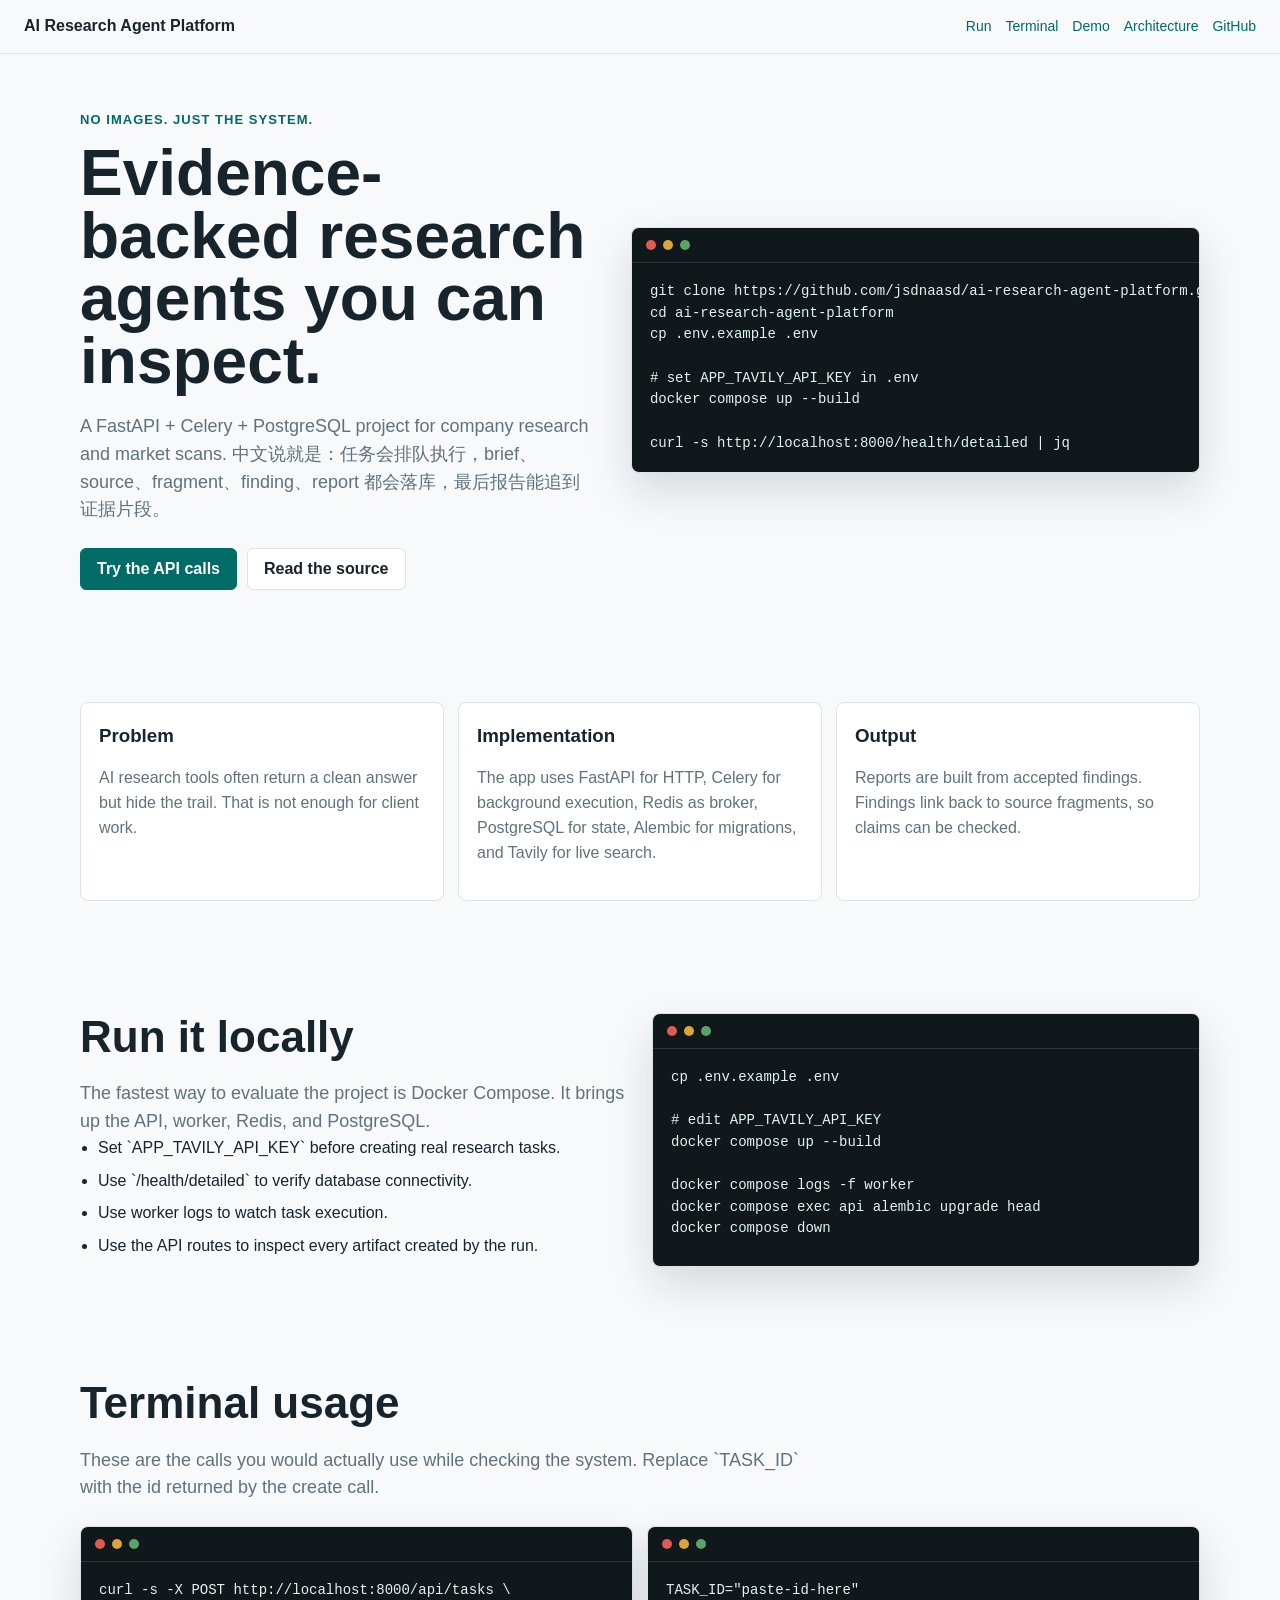
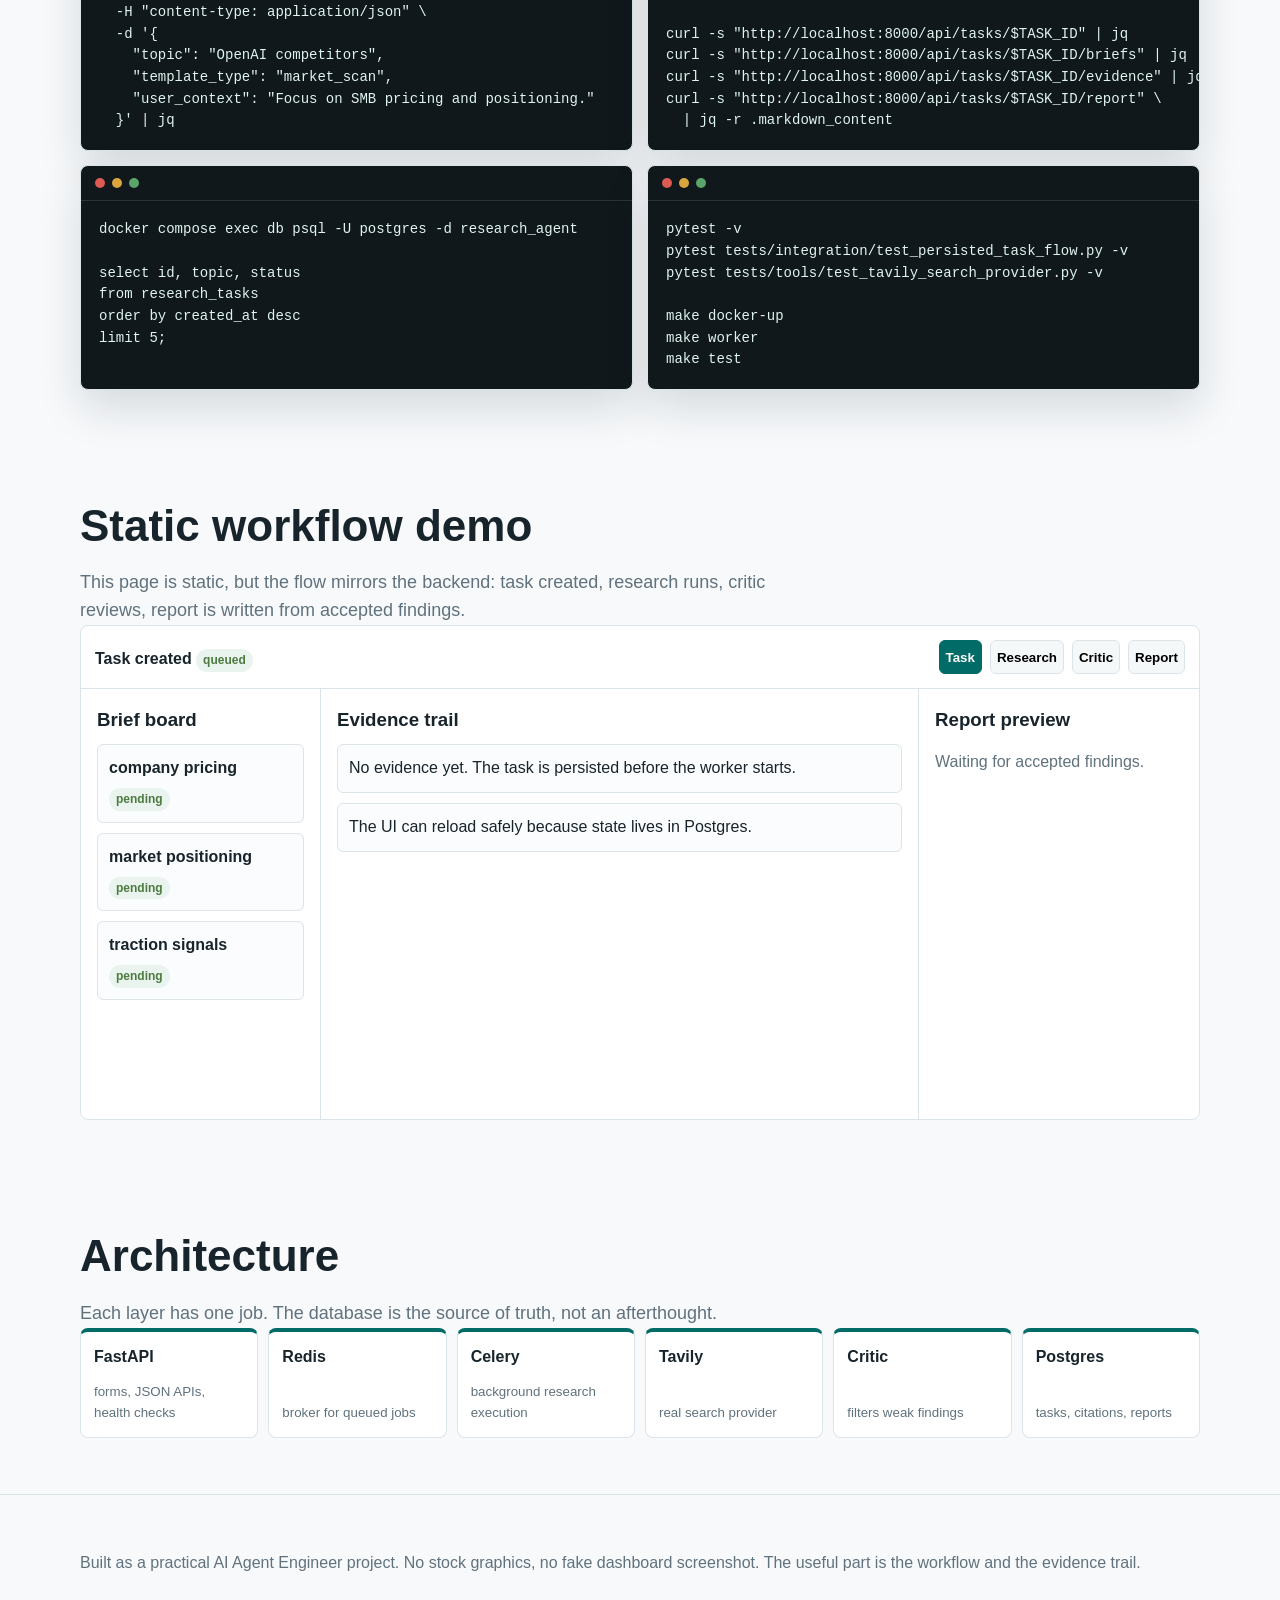
==== io/index.html @ d5b017b5 "docs: add terminal-first project page" ====
<!doctype html>
<html lang="en">
  <head>
    <meta charset="utf-8" />
    <meta name="viewport" content="width=device-width, initial-scale=1" />
    <title>AI Research Agent Platform</title>
    <meta name="description" content="A supervised multi-agent research backend with evidence-backed reports, FastAPI, Celery, PostgreSQL, and Tavily search." />
    <link rel="stylesheet" href="styles.css" />
  </head>
  <body>
    <header class="topbar">
      <a class="brand" href="#">AI Research Agent Platform</a>
      <nav class="nav">
        <a href="#run">Run</a>
        <a href="#terminal">Terminal</a>
        <a href="#demo">Demo</a>
        <a href="#architecture">Architecture</a>
        <a href="https://github.com/jsdnaasd/ai-research-agent-platform">GitHub</a>
      </nav>
    </header>

    <main>
      <section class="hero">
        <div class="inner hero-grid">
          <div>
            <p class="eyebrow">No images. Just the system.</p>
            <h1>Evidence-backed research agents you can inspect.</h1>
            <p class="lead">
              A FastAPI + Celery + PostgreSQL project for company research and market scans.
              中文说就是：任务会排队执行，brief、source、fragment、finding、report 都会落库，最后报告能追到证据片段。
            </p>
            <div class="actions">
              <a class="button primary" href="#terminal">Try the API calls</a>
              <a class="button" href="https://github.com/jsdnaasd/ai-research-agent-platform">Read the source</a>
            </div>
          </div>
          <div class="terminal" aria-label="Project quickstart command block">
            <div class="terminal-head"><span class="dot"></span><span class="dot"></span><span class="dot"></span></div>
            <pre><code>git clone https://github.com/jsdnaasd/ai-research-agent-platform.git
cd ai-research-agent-platform
cp .env.example .env

# set APP_TAVILY_API_KEY in .env
docker compose up --build

curl -s http://localhost:8000/health/detailed | jq</code></pre>
          </div>
        </div>
      </section>

      <section class="section">
        <div class="inner grid-3">
          <article class="card">
            <h3>Problem</h3>
            <p class="muted">
              AI research tools often return a clean answer but hide the trail. That is not enough for client work.
            </p>
          </article>
          <article class="card">
            <h3>Implementation</h3>
            <p class="muted">
              The app uses FastAPI for HTTP, Celery for background execution, Redis as broker, PostgreSQL for state,
              Alembic for migrations, and Tavily for live search.
            </p>
          </article>
          <article class="card">
            <h3>Output</h3>
            <p class="muted">
              Reports are built from accepted findings. Findings link back to source fragments, so claims can be checked.
            </p>
          </article>
        </div>
      </section>

      <section class="section" id="run">
        <div class="inner split">
          <div>
            <h2>Run it locally</h2>
            <p class="lead">
              The fastest way to evaluate the project is Docker Compose. It brings up the API, worker, Redis, and PostgreSQL.
            </p>
            <ul class="list">
              <li>Set `APP_TAVILY_API_KEY` before creating real research tasks.</li>
              <li>Use `/health/detailed` to verify database connectivity.</li>
              <li>Use worker logs to watch task execution.</li>
              <li>Use the API routes to inspect every artifact created by the run.</li>
            </ul>
          </div>
          <div class="terminal">
            <div class="terminal-head"><span class="dot"></span><span class="dot"></span><span class="dot"></span></div>
            <pre><code>cp .env.example .env

# edit APP_TAVILY_API_KEY
docker compose up --build

docker compose logs -f worker
docker compose exec api alembic upgrade head
docker compose down</code></pre>
          </div>
        </div>
      </section>

      <section class="section" id="terminal">
        <div class="inner">
          <h2>Terminal usage</h2>
          <p class="lead">
            These are the calls you would actually use while checking the system. Replace `TASK_ID` with the id returned by the create call.
          </p>
          <div class="command-grid">
            <article class="terminal">
              <div class="terminal-head"><span class="dot"></span><span class="dot"></span><span class="dot"></span></div>
              <pre><code>curl -s -X POST http://localhost:8000/api/tasks \
  -H "content-type: application/json" \
  -d '{
    "topic": "OpenAI competitors",
    "template_type": "market_scan",
    "user_context": "Focus on SMB pricing and positioning."
  }' | jq</code></pre>
            </article>
            <article class="terminal">
              <div class="terminal-head"><span class="dot"></span><span class="dot"></span><span class="dot"></span></div>
              <pre><code>TASK_ID="paste-id-here"

curl -s "http://localhost:8000/api/tasks/$TASK_ID" | jq
curl -s "http://localhost:8000/api/tasks/$TASK_ID/briefs" | jq
curl -s "http://localhost:8000/api/tasks/$TASK_ID/evidence" | jq
curl -s "http://localhost:8000/api/tasks/$TASK_ID/report" \
  | jq -r .markdown_content</code></pre>
            </article>
            <article class="terminal">
              <div class="terminal-head"><span class="dot"></span><span class="dot"></span><span class="dot"></span></div>
              <pre><code>docker compose exec db psql -U postgres -d research_agent

select id, topic, status
from research_tasks
order by created_at desc
limit 5;</code></pre>
            </article>
            <article class="terminal">
              <div class="terminal-head"><span class="dot"></span><span class="dot"></span><span class="dot"></span></div>
              <pre><code>pytest -v
pytest tests/integration/test_persisted_task_flow.py -v
pytest tests/tools/test_tavily_search_provider.py -v

make docker-up
make worker
make test</code></pre>
            </article>
          </div>
        </div>
      </section>

      <section class="section" id="demo">
        <div class="inner">
          <h2>Static workflow demo</h2>
          <p class="lead">
            This page is static, but the flow mirrors the backend: task created, research runs, critic reviews, report is written from accepted findings.
          </p>
          <div class="demo">
            <div class="demo-toolbar">
              <div><strong id="demo-title"></strong> <span class="tag" id="demo-status"></span></div>
              <div class="demo-buttons">
                <button data-state="task">Task</button>
                <button data-state="research">Research</button>
                <button data-state="critic">Critic</button>
                <button data-state="report">Report</button>
              </div>
            </div>
            <div class="demo-grid">
              <section class="pane">
                <h3>Brief board</h3>
                <div id="briefs"></div>
              </section>
              <section class="pane">
                <h3>Evidence trail</h3>
                <div id="evidence"></div>
              </section>
              <section class="pane">
                <h3>Report preview</h3>
                <p id="report" class="muted"></p>
              </section>
            </div>
          </div>
        </div>
      </section>

      <section class="section" id="architecture">
        <div class="inner">
          <h2>Architecture</h2>
          <p class="lead">
            Each layer has one job. The database is the source of truth, not an afterthought.
          </p>
          <div class="flow">
            <div class="node"><strong>FastAPI</strong><small>forms, JSON APIs, health checks</small></div>
            <div class="node"><strong>Redis</strong><small>broker for queued jobs</small></div>
            <div class="node"><strong>Celery</strong><small>background research execution</small></div>
            <div class="node"><strong>Tavily</strong><small>real search provider</small></div>
            <div class="node"><strong>Critic</strong><small>filters weak findings</small></div>
            <div class="node"><strong>Postgres</strong><small>tasks, citations, reports</small></div>
          </div>
        </div>
      </section>
    </main>

    <footer class="footer">
      <div class="inner">
        Built as a practical AI Agent Engineer project. No stock graphics, no fake dashboard screenshot. The useful part is the workflow and the evidence trail.
      </div>
    </footer>
    <script src="demo.js"></script>
  </body>
</html>
---- io/styles.css ----
:root {
  --bg: #f7f9fb;
  --surface: #ffffff;
  --ink: #18242b;
  --muted: #60727d;
  --line: #dbe4e8;
  --teal: #006b67;
  --blue: #245f84;
  --green: #4d7a3f;
  --amber: #a96016;
  --red: #b0443e;
  --code: #10181c;
}

* {
  box-sizing: border-box;
}

html {
  scroll-behavior: smooth;
}

body {
  margin: 0;
  color: var(--ink);
  background: var(--bg);
  font-family: ui-sans-serif, -apple-system, BlinkMacSystemFont, "Segoe UI", sans-serif;
  line-height: 1.55;
}

a {
  color: var(--teal);
}

.topbar {
  position: sticky;
  top: 0;
  z-index: 10;
  display: flex;
  justify-content: space-between;
  align-items: center;
  gap: 18px;
  padding: 14px 24px;
  border-bottom: 1px solid var(--line);
  background: rgba(247, 249, 251, 0.92);
  backdrop-filter: blur(12px);
}

.brand {
  color: var(--ink);
  font-weight: 760;
  text-decoration: none;
}

.nav {
  display: flex;
  gap: 14px;
  flex-wrap: wrap;
  font-size: 14px;
}

.nav a {
  text-decoration: none;
}

.hero,
.section,
.footer {
  padding: 56px 24px;
}

.inner {
  width: min(1120px, 100%);
  margin: 0 auto;
}

.hero-grid {
  display: grid;
  grid-template-columns: minmax(0, 0.95fr) minmax(420px, 1.05fr);
  gap: 36px;
  align-items: center;
}

.eyebrow {
  margin: 0 0 12px;
  color: var(--teal);
  font-weight: 760;
  font-size: 13px;
  letter-spacing: 0.08em;
  text-transform: uppercase;
}

h1 {
  margin: 0;
  font-size: clamp(38px, 5vw, 70px);
  line-height: 0.98;
  letter-spacing: 0;
}

h2 {
  margin: 0 0 10px;
  font-size: clamp(28px, 4vw, 44px);
  line-height: 1.08;
  letter-spacing: 0;
}

h3 {
  margin: 0 0 10px;
}

.lead {
  max-width: 740px;
  margin: 20px 0 0;
  color: var(--muted);
  font-size: 18px;
}

.actions {
  display: flex;
  flex-wrap: wrap;
  gap: 10px;
  margin-top: 24px;
}

.button {
  display: inline-flex;
  align-items: center;
  justify-content: center;
  min-height: 42px;
  padding: 0 16px;
  border: 1px solid var(--line);
  border-radius: 6px;
  background: var(--surface);
  color: var(--ink);
  text-decoration: none;
  font-weight: 720;
}

.button.primary {
  background: var(--teal);
  border-color: var(--teal);
  color: white;
}

.terminal {
  border: 1px solid var(--line);
  border-radius: 8px;
  background: var(--code);
  color: #dff4ef;
  overflow: hidden;
  box-shadow: 0 18px 44px rgba(21, 35, 42, 0.14);
}

.terminal-head {
  display: flex;
  gap: 7px;
  padding: 12px 14px;
  border-bottom: 1px solid rgba(255, 255, 255, 0.12);
}

.dot {
  width: 10px;
  height: 10px;
  border-radius: 50%;
  background: #de5b53;
}

.dot:nth-child(2) {
  background: #d9a53c;
}

.dot:nth-child(3) {
  background: #5aa469;
}

pre {
  margin: 0;
  overflow-x: auto;
  padding: 18px;
  font-size: 14px;
}

.grid-3 {
  display: grid;
  grid-template-columns: repeat(3, 1fr);
  gap: 14px;
}

.card {
  border: 1px solid var(--line);
  border-radius: 8px;
  background: var(--surface);
  padding: 18px;
}

.muted {
  color: var(--muted);
}

.flow {
  display: grid;
  grid-template-columns: repeat(6, 1fr);
  gap: 10px;
  align-items: stretch;
}

.node {
  min-height: 110px;
  display: flex;
  flex-direction: column;
  justify-content: space-between;
  border: 1px solid var(--line);
  border-top: 4px solid var(--teal);
  border-radius: 8px;
  background: var(--surface);
  padding: 13px;
}

.node small {
  color: var(--muted);
}

.demo {
  border: 1px solid var(--line);
  border-radius: 8px;
  background: var(--surface);
  overflow: hidden;
}

.demo-toolbar {
  display: flex;
  justify-content: space-between;
  align-items: center;
  gap: 12px;
  padding: 14px;
  border-bottom: 1px solid var(--line);
}

.demo-buttons {
  display: flex;
  gap: 8px;
  flex-wrap: wrap;
}

.demo-buttons button {
  min-height: 34px;
  border: 1px solid var(--line);
  border-radius: 6px;
  background: #f5f8f9;
  cursor: pointer;
  font-weight: 650;
}

.demo-buttons button.active {
  background: var(--teal);
  border-color: var(--teal);
  color: white;
}

.demo-grid {
  display: grid;
  grid-template-columns: 240px 1fr 280px;
  min-height: 430px;
}

.pane {
  padding: 16px;
  border-right: 1px solid var(--line);
}

.pane:last-child {
  border-right: 0;
}

.row {
  border: 1px solid var(--line);
  border-radius: 6px;
  padding: 11px;
  margin-bottom: 10px;
  background: #fbfcfd;
}

.tag {
  display: inline-flex;
  margin-top: 7px;
  padding: 2px 7px;
  border-radius: 999px;
  background: #eaf4ef;
  color: var(--green);
  font-size: 12px;
  font-weight: 760;
}

.tag.warn {
  background: #fff1db;
  color: var(--amber);
}

.tag.fail {
  background: #fae8e6;
  color: var(--red);
}

.split {
  display: grid;
  grid-template-columns: 1fr 1fr;
  gap: 24px;
}

.command-grid {
  display: grid;
  grid-template-columns: repeat(2, minmax(0, 1fr));
  gap: 14px;
  margin-top: 24px;
}

.list {
  margin: 0;
  padding-left: 18px;
}

.list li {
  margin-bottom: 8px;
}

.footer {
  border-top: 1px solid var(--line);
  color: var(--muted);
}

@media (max-width: 920px) {
  .hero-grid,
  .grid-3,
  .flow,
  .demo-grid,
  .command-grid,
  .split {
    grid-template-columns: 1fr;
  }

  .pane {
    border-right: 0;
    border-bottom: 1px solid var(--line);
  }
}
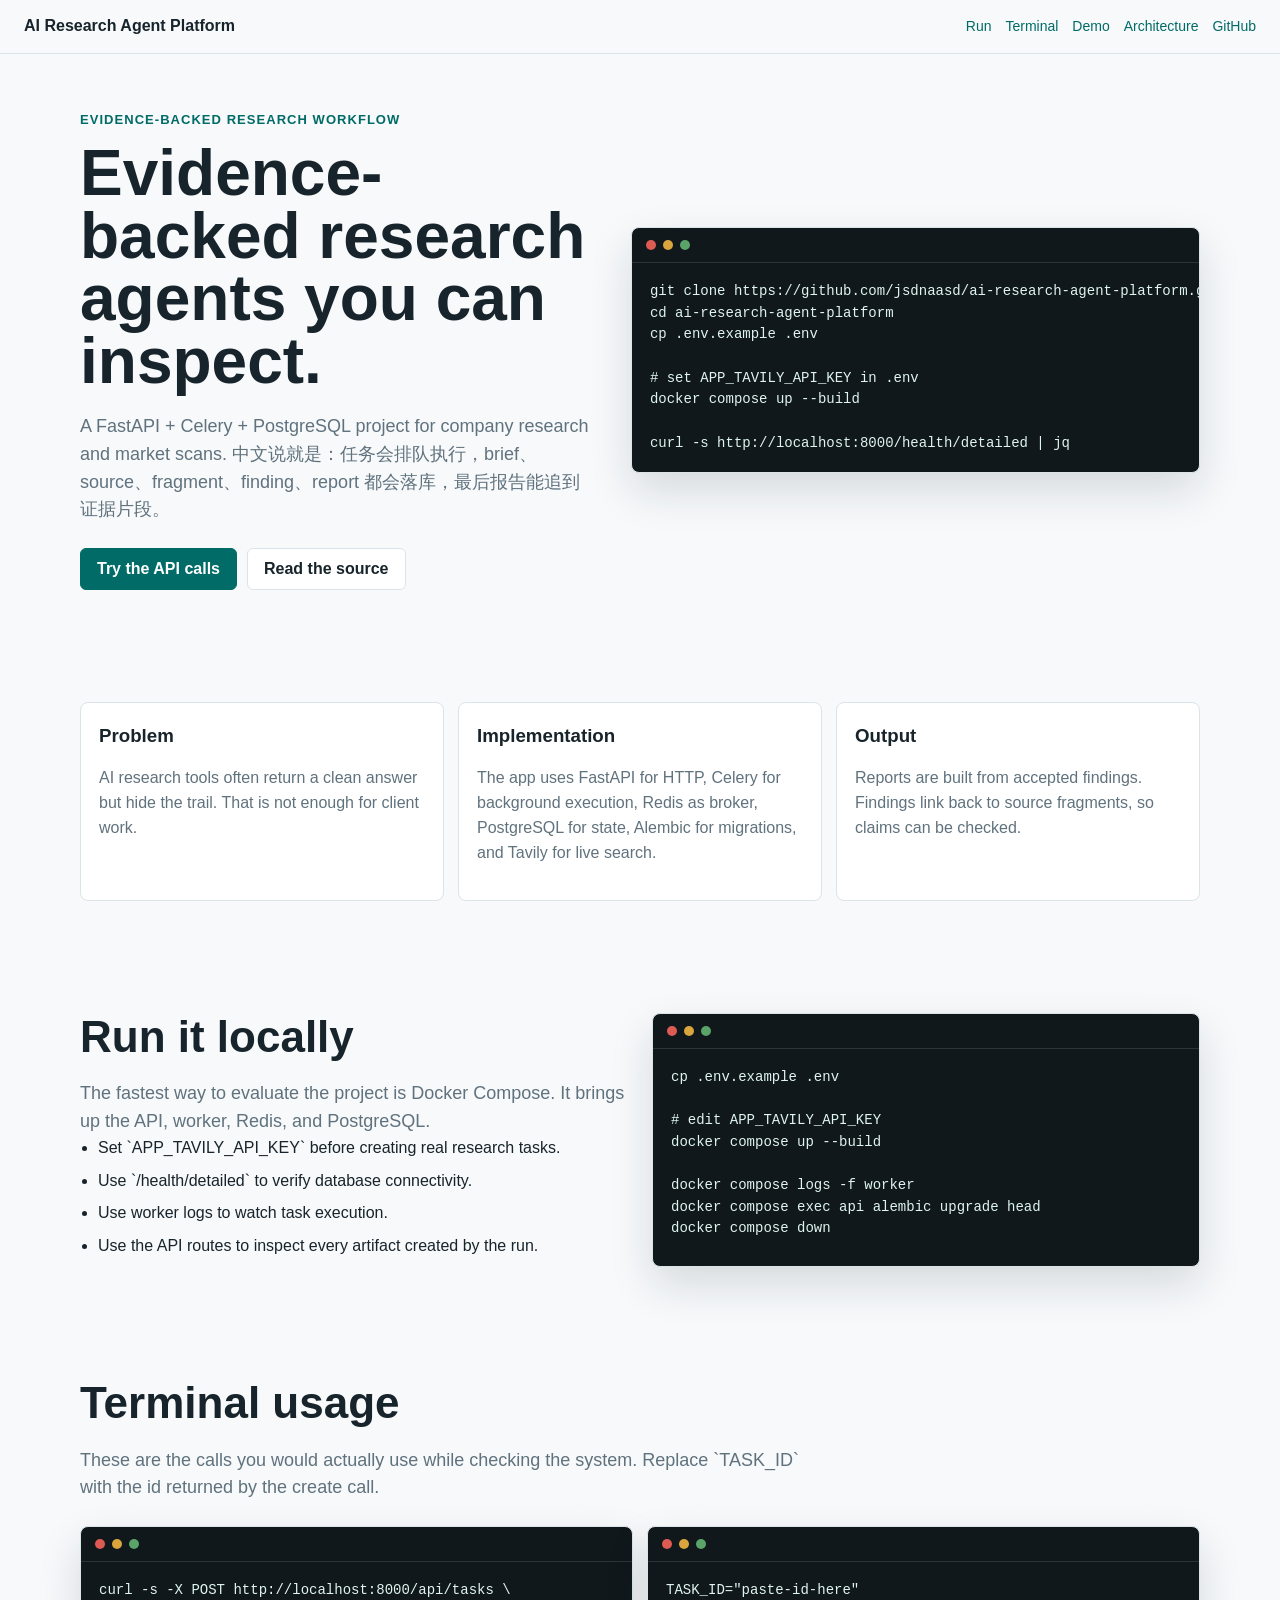
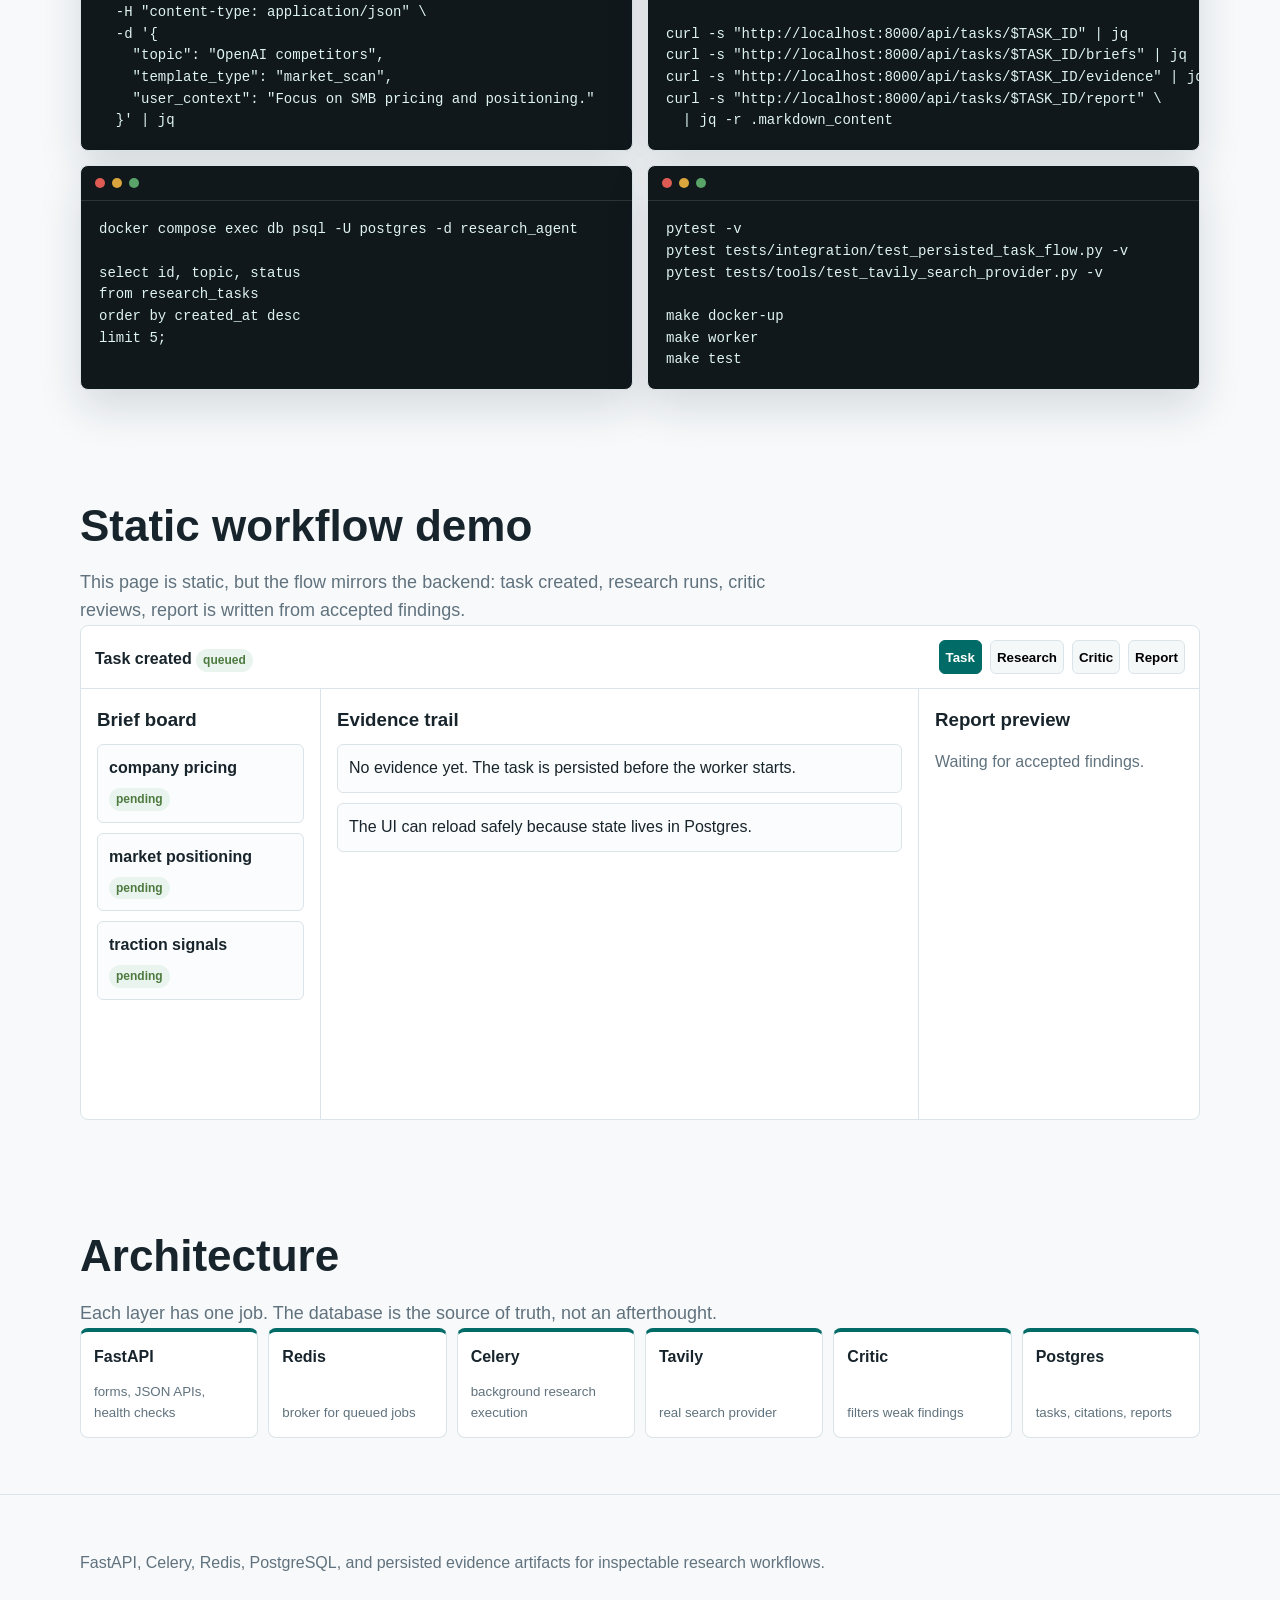
==== commit fded463e: "Improve project page and docs credibility" ====
--- a/io/index.html
+++ b/io/index.html
@@ -5,6 +5,7 @@
     <meta name="viewport" content="width=device-width, initial-scale=1" />
     <title>AI Research Agent Platform</title>
     <meta name="description" content="A supervised multi-agent research backend with evidence-backed reports, FastAPI, Celery, PostgreSQL, and Tavily search." />
+    <link rel="icon" href="data:image/svg+xml,%3Csvg xmlns='http://www.w3.org/2000/svg' viewBox='0 0 64 64'%3E%3Crect width='64' height='64' rx='14' fill='%23006b67'/%3E%3Ctext x='32' y='39' text-anchor='middle' font-family='Arial' font-size='20' font-weight='800' fill='white'%3EAR%3C/text%3E%3C/svg%3E" />
     <link rel="stylesheet" href="styles.css" />
   </head>
   <body>
@@ -23,7 +24,7 @@
       <section class="hero">
         <div class="inner hero-grid">
           <div>
-            <p class="eyebrow">No images. Just the system.</p>
+            <p class="eyebrow">Evidence-backed research workflow</p>
             <h1>Evidence-backed research agents you can inspect.</h1>
             <p class="lead">
               A FastAPI + Celery + PostgreSQL project for company research and market scans.
@@ -204,7 +205,7 @@
 
     <footer class="footer">
       <div class="inner">
-        Built as a practical AI Agent Engineer project. No stock graphics, no fake dashboard screenshot. The useful part is the workflow and the evidence trail.
+        FastAPI, Celery, Redis, PostgreSQL, and persisted evidence artifacts for inspectable research workflows.
       </div>
     </footer>
     <script src="demo.js"></script>
